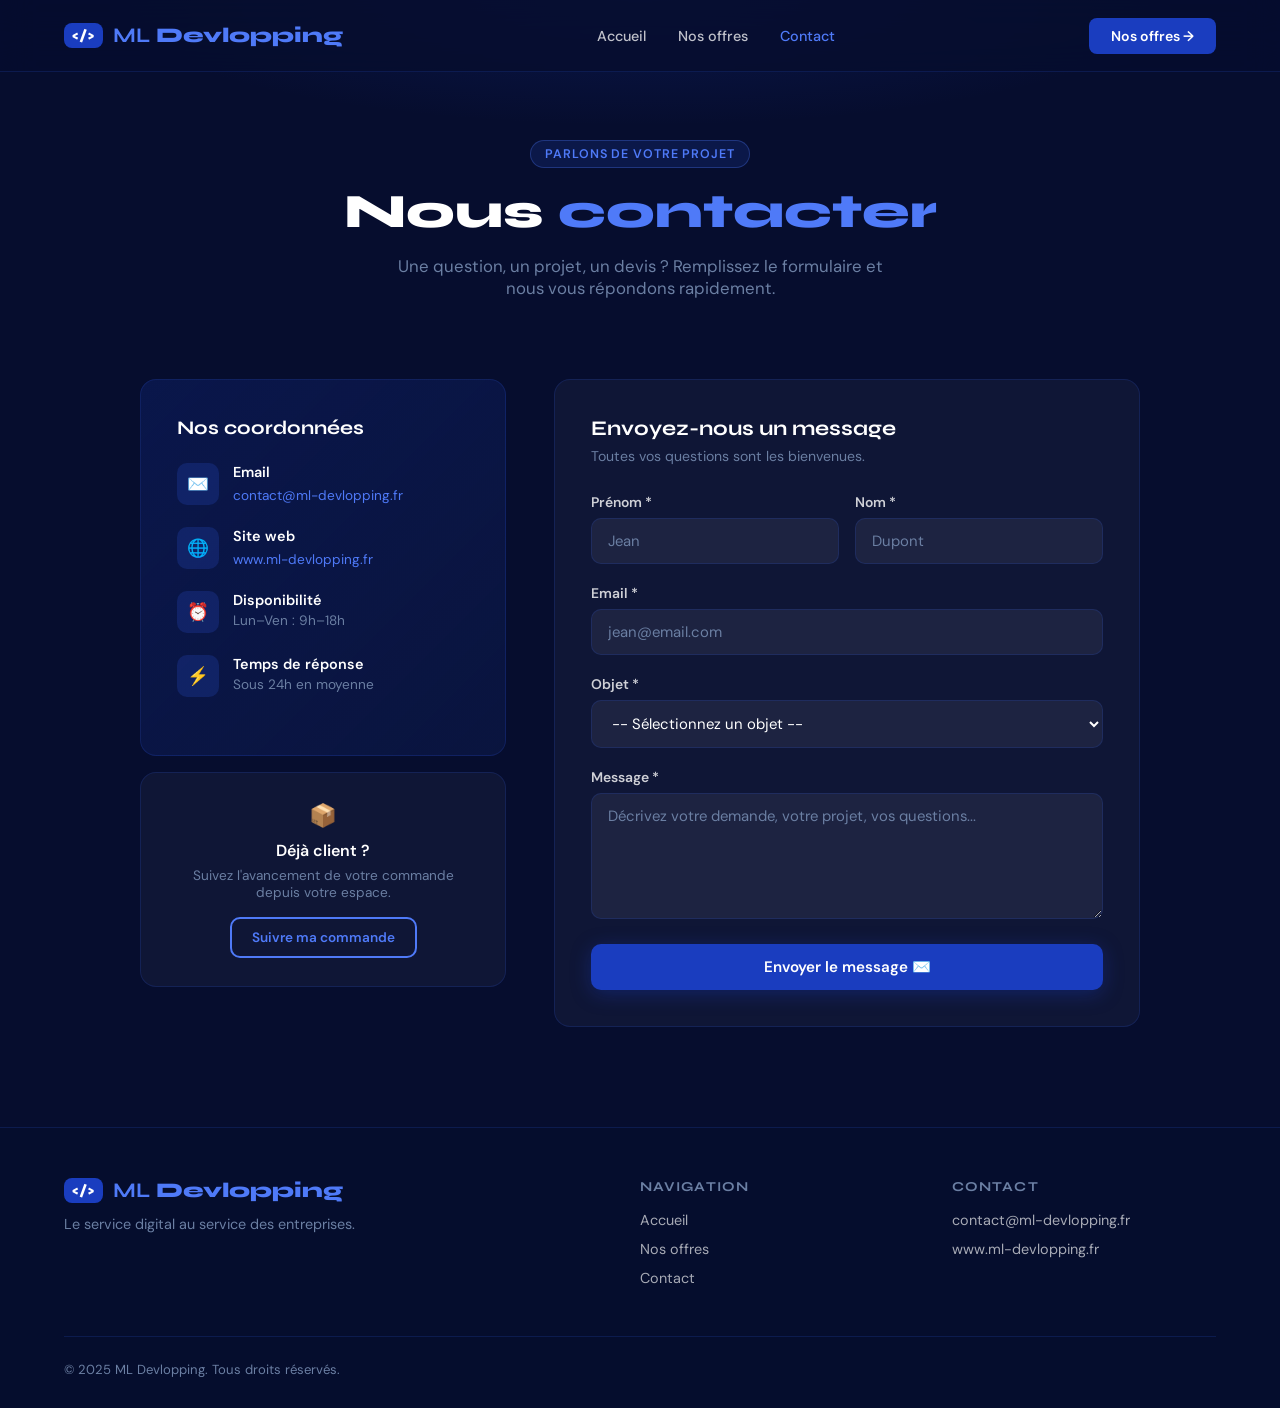
==== contact.html @ a1ba8289 "Add files via upload" ====
<!DOCTYPE html>
<html lang="fr">
<head>
  <meta charset="UTF-8" />
  <meta name="viewport" content="width=device-width, initial-scale=1.0" />
  <title>Contact — ML Devlopping</title>
  <link rel="stylesheet" href="style.css" />
  <style>
    .page-hero {
      padding: 140px 5vw 60px;
      text-align: center;
      background: radial-gradient(ellipse 60% 50% at 50% 0%, rgba(26,61,191,0.2), transparent 70%);
    }
    .contact-grid {
      display: grid; grid-template-columns: 1fr 1.6fr;
      gap: 3rem; max-width: 1000px; margin: 0 auto;
    }
    .contact-info-card {
      background: linear-gradient(135deg, rgba(26,61,191,0.2), rgba(13,26,74,0.6));
      border: 1px solid var(--border); border-radius: var(--radius);
      padding: 36px;
    }
    .contact-info-card h3 {
      font-family: 'Syne', sans-serif; font-size: 1.2rem; font-weight: 700;
      margin-bottom: 24px;
    }
    .contact-detail {
      display: flex; align-items: flex-start; gap: 14px;
      margin-bottom: 22px;
    }
    .contact-detail .icon {
      width: 42px; height: 42px; min-width: 42px;
      background: rgba(45,91,227,0.2); border-radius: 10px;
      display: flex; align-items: center; justify-content: center;
      font-size: 1.1rem;
    }
    .contact-detail h4 { font-weight: 600; font-size: 0.9rem; margin-bottom: 3px; }
    .contact-detail p { color: var(--text-muted); font-size: 0.85rem; }
    .contact-detail a { color: var(--accent-light); text-decoration: none; font-size: 0.85rem; }
    .contact-detail a:hover { text-decoration: underline; }

    .contact-form-card {
      background: rgba(255,255,255,0.04);
      border: 1px solid var(--border); border-radius: var(--radius);
      padding: 36px;
    }
    .contact-form-card h3 {
      font-family: 'Syne', sans-serif; font-size: 1.3rem; font-weight: 700;
      margin-bottom: 6px;
    }
    .contact-form-card > p { color: var(--text-muted); font-size: 0.88rem; margin-bottom: 28px; }

    @media(max-width: 768px) {
      .contact-grid { grid-template-columns: 1fr; }
    }
  </style>
</head>
<body>

<nav>
  <a href="index.html" class="nav-logo">
    <span class="logo-icon">&lt;/&gt;</span>
    <span><b>ML</b> Devlopping</span>
  </a>
  <ul class="nav-links">
    <li><a href="index.html">Accueil</a></li>
    <li><a href="shop.html">Nos offres</a></li>
    <li><a href="contact.html" class="active">Contact</a></li>
  </ul>
  <a href="shop.html" class="nav-cta">Nos offres →</a>
</nav>

<div class="page-hero">
  <span class="section-tag">Parlons de votre projet</span>
  <h1 class="section-title">Nous <span class="text-accent">contacter</span></h1>
  <p class="section-subtitle" style="margin:0 auto;text-align:center">Une question, un projet, un devis ? Remplissez le formulaire et nous vous répondons rapidement.</p>
</div>

<section style="padding-top:20px">
  <div class="contact-grid">
    <!-- Info -->
    <div>
      <div class="contact-info-card animate-in">
        <h3>Nos coordonnées</h3>
        <div class="contact-detail">
          <div class="icon">✉️</div>
          <div>
            <h4>Email</h4>
            <a href="mailto:contact@ml-devlopping.fr">contact@ml-devlopping.fr</a>
          </div>
        </div>
        <div class="contact-detail">
          <div class="icon">🌐</div>
          <div>
            <h4>Site web</h4>
            <a href="https://ml-devlopping.fr">www.ml-devlopping.fr</a>
          </div>
        </div>
        <div class="contact-detail">
          <div class="icon">⏰</div>
          <div>
            <h4>Disponibilité</h4>
            <p>Lun–Ven : 9h–18h</p>
          </div>
        </div>
        <div class="contact-detail">
          <div class="icon">⚡</div>
          <div>
            <h4>Temps de réponse</h4>
            <p>Sous 24h en moyenne</p>
          </div>
        </div>
      </div>

      <!-- Already a client? -->
      <div class="card animate-in delay-2" style="margin-top:16px;text-align:center">
        <div style="font-size:1.4rem;margin-bottom:10px">📦</div>
        <h4 style="font-weight:600;margin-bottom:6px">Déjà client ?</h4>
        <p style="color:var(--text-muted);font-size:0.85rem;margin-bottom:16px">Suivez l'avancement de votre commande depuis votre espace.</p>
        <a href="order-confirm.html" class="btn btn-outline" style="font-size:0.85rem;padding:10px 20px">Suivre ma commande</a>
      </div>
    </div>

    <!-- Form -->
    <div class="contact-form-card animate-in delay-1">
      <h3>Envoyez-nous un message</h3>
      <p>Toutes vos questions sont les bienvenues.</p>

      <div id="contactAlert"></div>

      <div class="form-row">
        <div class="form-group">
          <label>Prénom *</label>
          <input type="text" id="cFirst" placeholder="Jean" />
        </div>
        <div class="form-group">
          <label>Nom *</label>
          <input type="text" id="cLast" placeholder="Dupont" />
        </div>
      </div>
      <div class="form-group">
        <label>Email *</label>
        <input type="email" id="cEmail" placeholder="jean@email.com" />
      </div>
      <div class="form-group">
        <label>Objet *</label>
        <select id="cSubject">
          <option value="">-- Sélectionnez un objet --</option>
          <option value="Demande de devis">Demande de devis</option>
          <option value="Question sur les offres">Question sur les offres</option>
          <option value="Support technique">Support technique</option>
          <option value="Partenariat">Partenariat</option>
          <option value="Autre">Autre</option>
        </select>
      </div>
      <div class="form-group">
        <label>Message *</label>
        <textarea id="cMessage" rows="5" placeholder="Décrivez votre demande, votre projet, vos questions..."></textarea>
      </div>

      <button class="btn btn-primary" style="width:100%" onclick="sendContact()">
        Envoyer le message ✉️
      </button>
    </div>
  </div>
</section>

<footer>
  <div class="footer-grid">
    <div class="footer-brand">
      <a href="index.html" class="nav-logo"><span class="logo-icon">&lt;/&gt;</span><span><b>ML</b> Devlopping</span></a>
      <p>Le service digital au service des entreprises.</p>
    </div>
    <div class="footer-col">
      <h4>Navigation</h4>
      <ul>
        <li><a href="index.html">Accueil</a></li>
        <li><a href="shop.html">Nos offres</a></li>
        <li><a href="contact.html">Contact</a></li>
      </ul>
    </div>
    <div class="footer-col">
      <h4>Contact</h4>
      <ul>
        <li><a href="mailto:contact@ml-devlopping.fr">contact@ml-devlopping.fr</a></li>
        <li><a href="https://ml-devlopping.fr">www.ml-devlopping.fr</a></li>
      </ul>
    </div>
  </div>
  <div class="footer-bottom">
    <p>© 2025 ML Devlopping. Tous droits réservés.</p>
  </div>
</footer>

<script>
const SUPABASE_URL = 'https://gktawbaposndfxijkxdk.supabase.co';
const SUPABASE_KEY = 'eyJhbGciOiJIUzI1NiIsInR5cCI6IkpXVCJ9.eyJpc3MiOiJzdXBhYmFzZSIsInJlZiI6ImdrdGF3YmFwb3NuZGZ4aWpreGRrIiwicm9sZSI6ImFub24iLCJpYXQiOjE3NjQwNzUyNDUsImV4cCI6MjA3OTY1MTI0NX0.tY-CHuyb2zr9s6hlGkwmrdTvg920VVNghI9S45CjwKk';

async function sendContact() {
  const first = document.getElementById('cFirst').value.trim();
  const last = document.getElementById('cLast').value.trim();
  const email = document.getElementById('cEmail').value.trim();
  const subject = document.getElementById('cSubject').value;
  const message = document.getElementById('cMessage').value.trim();
  const alertEl = document.getElementById('contactAlert');

  if (!first || !last || !email || !subject || !message) {
    alertEl.innerHTML = '<div class="alert error">Veuillez remplir tous les champs obligatoires.</div>';
    return;
  }
  if (!email.includes('@')) {
    alertEl.innerHTML = '<div class="alert error">Adresse email invalide.</div>';
    return;
  }

  const btn = event.currentTarget;
  btn.textContent = 'Envoi en cours...'; btn.disabled = true;

  const res = await fetch(`${SUPABASE_URL}/rest/v1/contacts`, {
    method: 'POST',
    headers: {
      'apikey': SUPABASE_KEY, 'Authorization': 'Bearer ' + SUPABASE_KEY,
      'Content-Type': 'application/json', 'Prefer': 'return=representation'
    },
    body: JSON.stringify({ first_name: first, last_name: last, email, subject, message, status: 'new' })
  });

  if (!res.ok) {
    alertEl.innerHTML = '<div class="alert error">Erreur lors de l\'envoi. Réessayez.</div>';
    btn.textContent = 'Envoyer le message ✉️'; btn.disabled = false;
    return;
  }
  const [contact] = await res.json();

  // Notify Discord bot
  await fetch(`${SUPABASE_URL}/rest/v1/discord_notifications`, {
    method: 'POST',
    headers: {
      'apikey': SUPABASE_KEY, 'Authorization': 'Bearer ' + SUPABASE_KEY,
      'Content-Type': 'application/json'
    },
    body: JSON.stringify({ type: 'contact', contact_id: contact.id, processed: false })
  });

  alertEl.innerHTML = '<div class="alert success">✅ Message envoyé ! Nous vous répondrons sous 24h.</div>';
  ['cFirst','cLast','cEmail','cMessage'].forEach(id => document.getElementById(id).value = '');
  document.getElementById('cSubject').value = '';
  btn.textContent = 'Envoyer le message ✉️'; btn.disabled = false;
}
</script>
</body>
</html>
---- style.css ----
@import url('https://fonts.googleapis.com/css2?family=Syne:wght@400;600;700;800&family=DM+Sans:wght@300;400;500;600&display=swap');

:root {
  --primary: #1a3dbf;
  --primary-dark: #0f2580;
  --accent: #2d5be3;
  --accent-light: #4f7af8;
  --dark: #060d2e;
  --dark2: #0d1a4a;
  --white: #ffffff;
  --gray: #f0f3ff;
  --text-muted: #6b7fa3;
  --success: #22c55e;
  --warning: #f59e0b;
  --danger: #ef4444;
  --border: rgba(45, 91, 227, 0.18);
  --shadow: 0 8px 40px rgba(26, 61, 191, 0.13);
  --shadow-lg: 0 20px 60px rgba(6, 13, 46, 0.22);
  --radius: 16px;
  --radius-sm: 10px;
}

*, *::before, *::after { box-sizing: border-box; margin: 0; padding: 0; }

html { scroll-behavior: smooth; }

body {
  font-family: 'DM Sans', sans-serif;
  background: var(--dark);
  color: var(--white);
  min-height: 100vh;
  overflow-x: hidden;
}

/* ── NAV ── */
nav {
  position: fixed; top: 0; left: 0; right: 0; z-index: 100;
  display: flex; align-items: center; justify-content: space-between;
  padding: 0 5vw;
  height: 72px;
  background: rgba(6, 13, 46, 0.85);
  backdrop-filter: blur(16px);
  border-bottom: 1px solid var(--border);
}

.nav-logo {
  display: flex; align-items: center; gap: 10px;
  font-family: 'Syne', sans-serif; font-weight: 800; font-size: 1.3rem;
  color: var(--white); text-decoration: none;
}
.nav-logo span { color: var(--accent-light); }
.nav-logo .logo-icon {
  background: var(--primary);
  border-radius: 8px;
  padding: 4px 8px;
  font-size: 0.85rem;
  color: white;
}

.nav-links { display: flex; gap: 2rem; list-style: none; }
.nav-links a {
  color: rgba(255,255,255,0.75); text-decoration: none;
  font-size: 0.9rem; font-weight: 500;
  transition: color .2s;
}
.nav-links a:hover, .nav-links a.active { color: var(--accent-light); }

.nav-cta {
  background: var(--primary); color: white;
  padding: 9px 22px; border-radius: 8px;
  text-decoration: none; font-weight: 600; font-size: 0.88rem;
  transition: background .2s, transform .15s;
}
.nav-cta:hover { background: var(--accent); transform: translateY(-1px); }

/* ── BUTTONS ── */
.btn {
  display: inline-flex; align-items: center; justify-content: center; gap: 8px;
  padding: 13px 28px; border-radius: var(--radius-sm);
  font-family: 'DM Sans', sans-serif; font-weight: 600; font-size: 0.95rem;
  cursor: pointer; border: none; text-decoration: none;
  transition: all .2s;
}
.btn-primary {
  background: var(--primary); color: white;
  box-shadow: 0 4px 20px rgba(26, 61, 191, 0.35);
}
.btn-primary:hover { background: var(--accent); transform: translateY(-2px); box-shadow: 0 8px 30px rgba(26, 61, 191, 0.5); }
.btn-outline {
  background: transparent; color: var(--accent-light);
  border: 2px solid var(--accent-light);
}
.btn-outline:hover { background: rgba(79,122,248,0.1); transform: translateY(-2px); }
.btn-white {
  background: white; color: var(--primary-dark);
}
.btn-white:hover { background: var(--gray); transform: translateY(-2px); }

/* ── SECTION ── */
section { padding: 100px 5vw; }
.section-tag {
  display: inline-block;
  background: rgba(45, 91, 227, 0.15);
  color: var(--accent-light);
  border: 1px solid rgba(79,122,248,0.3);
  padding: 5px 14px; border-radius: 20px;
  font-size: 0.78rem; font-weight: 600; letter-spacing: .07em;
  text-transform: uppercase; margin-bottom: 16px;
}
.section-title {
  font-family: 'Syne', sans-serif; font-weight: 800;
  font-size: clamp(2rem, 4vw, 3rem);
  line-height: 1.15;
  margin-bottom: 16px;
}
.section-subtitle { color: var(--text-muted); font-size: 1.05rem; max-width: 520px; }
.text-accent { color: var(--accent-light); }

/* ── CARDS ── */
.card {
  background: rgba(255,255,255,0.04);
  border: 1px solid var(--border);
  border-radius: var(--radius);
  padding: 28px;
  transition: border-color .2s, transform .2s, box-shadow .2s;
}
.card:hover {
  border-color: rgba(79,122,248,0.4);
  transform: translateY(-4px);
  box-shadow: var(--shadow);
}

/* ── FOOTER ── */
footer {
  background: rgba(6,13,46,0.95);
  border-top: 1px solid var(--border);
  padding: 50px 5vw 30px;
}
.footer-grid {
  display: grid; grid-template-columns: 2fr 1fr 1fr;
  gap: 3rem; margin-bottom: 40px;
}
.footer-brand p { color: var(--text-muted); font-size: 0.9rem; margin-top: 10px; line-height: 1.6; max-width: 300px; }
.footer-col h4 { font-family: 'Syne', sans-serif; font-size: 0.85rem; font-weight: 700; letter-spacing: .08em; text-transform: uppercase; color: var(--text-muted); margin-bottom: 14px; }
.footer-col ul { list-style: none; }
.footer-col ul li { margin-bottom: 8px; }
.footer-col ul a { color: rgba(255,255,255,0.65); text-decoration: none; font-size: 0.9rem; transition: color .2s; }
.footer-col ul a:hover { color: var(--accent-light); }
.footer-bottom { border-top: 1px solid var(--border); padding-top: 24px; display: flex; justify-content: space-between; align-items: center; }
.footer-bottom p { color: var(--text-muted); font-size: 0.82rem; }

/* ── FORM STYLES ── */
.form-group { margin-bottom: 20px; }
.form-group label { display: block; font-size: 0.87rem; font-weight: 600; color: rgba(255,255,255,0.8); margin-bottom: 7px; }
.form-group input, .form-group textarea, .form-group select {
  width: 100%; background: rgba(255,255,255,0.06);
  border: 1px solid var(--border); border-radius: var(--radius-sm);
  color: white; padding: 12px 16px;
  font-family: 'DM Sans', sans-serif; font-size: 0.93rem;
  transition: border-color .2s;
}
.form-group input::placeholder, .form-group textarea::placeholder { color: var(--text-muted); }
.form-group input:focus, .form-group textarea:focus, .form-group select:focus {
  outline: none; border-color: var(--accent-light);
  background: rgba(255,255,255,0.08);
}
.form-group select option { background: var(--dark2); }
.form-row { display: grid; grid-template-columns: 1fr 1fr; gap: 16px; }

/* ── ALERT / TOAST ── */
.alert {
  padding: 14px 18px; border-radius: var(--radius-sm);
  font-size: 0.9rem; font-weight: 500; margin-bottom: 16px;
  display: none;
}
.alert.success { background: rgba(34,197,94,0.12); border: 1px solid rgba(34,197,94,0.3); color: #4ade80; display: block; }
.alert.error { background: rgba(239,68,68,0.12); border: 1px solid rgba(239,68,68,0.3); color: #f87171; display: block; }

/* ── BADGE STATUS ── */
.badge {
  display: inline-block; padding: 4px 12px; border-radius: 20px;
  font-size: 0.75rem; font-weight: 600;
}
.badge-pending { background: rgba(245,158,11,0.15); color: #fbbf24; border: 1px solid rgba(245,158,11,0.3); }
.badge-progress { background: rgba(59,130,246,0.15); color: #60a5fa; border: 1px solid rgba(59,130,246,0.3); }
.badge-prep { background: rgba(168,85,247,0.15); color: #c084fc; border: 1px solid rgba(168,85,247,0.3); }
.badge-final { background: rgba(236,72,153,0.15); color: #f472b6; border: 1px solid rgba(236,72,153,0.3); }
.badge-done { background: rgba(34,197,94,0.15); color: #4ade80; border: 1px solid rgba(34,197,94,0.3); }

/* ── MODAL ── */
.modal-overlay {
  position: fixed; inset: 0; z-index: 200;
  background: rgba(0,0,0,0.7); backdrop-filter: blur(6px);
  display: flex; align-items: center; justify-content: center;
  opacity: 0; pointer-events: none; transition: opacity .25s;
}
.modal-overlay.open { opacity: 1; pointer-events: all; }
.modal {
  background: var(--dark2); border: 1px solid var(--border);
  border-radius: var(--radius); padding: 36px;
  width: min(480px, 92vw);
  transform: translateY(20px); transition: transform .25s;
}
.modal-overlay.open .modal { transform: translateY(0); }
.modal h2 { font-family: 'Syne', sans-serif; font-size: 1.4rem; margin-bottom: 6px; }
.modal p { color: var(--text-muted); font-size: 0.9rem; margin-bottom: 24px; }
.modal-close {
  float: right; background: none; border: none;
  color: var(--text-muted); font-size: 1.4rem; cursor: pointer;
  margin-top: -4px;
}

/* ── RESPONSIVE ── */
@media(max-width: 768px) {
  .nav-links { display: none; }
  .footer-grid { grid-template-columns: 1fr; }
  .form-row { grid-template-columns: 1fr; }
  section { padding: 70px 5vw; }
}

/* ── ANIMATIONS ── */
@keyframes fadeUp {
  from { opacity: 0; transform: translateY(30px); }
  to   { opacity: 1; transform: translateY(0); }
}
@keyframes pulse-glow {
  0%, 100% { box-shadow: 0 0 20px rgba(45,91,227,0.3); }
  50% { box-shadow: 0 0 40px rgba(45,91,227,0.6); }
}
.animate-in { animation: fadeUp .6s ease both; }
.delay-1 { animation-delay: .1s; }
.delay-2 { animation-delay: .2s; }
.delay-3 { animation-delay: .3s; }
.delay-4 { animation-delay: .4s; }
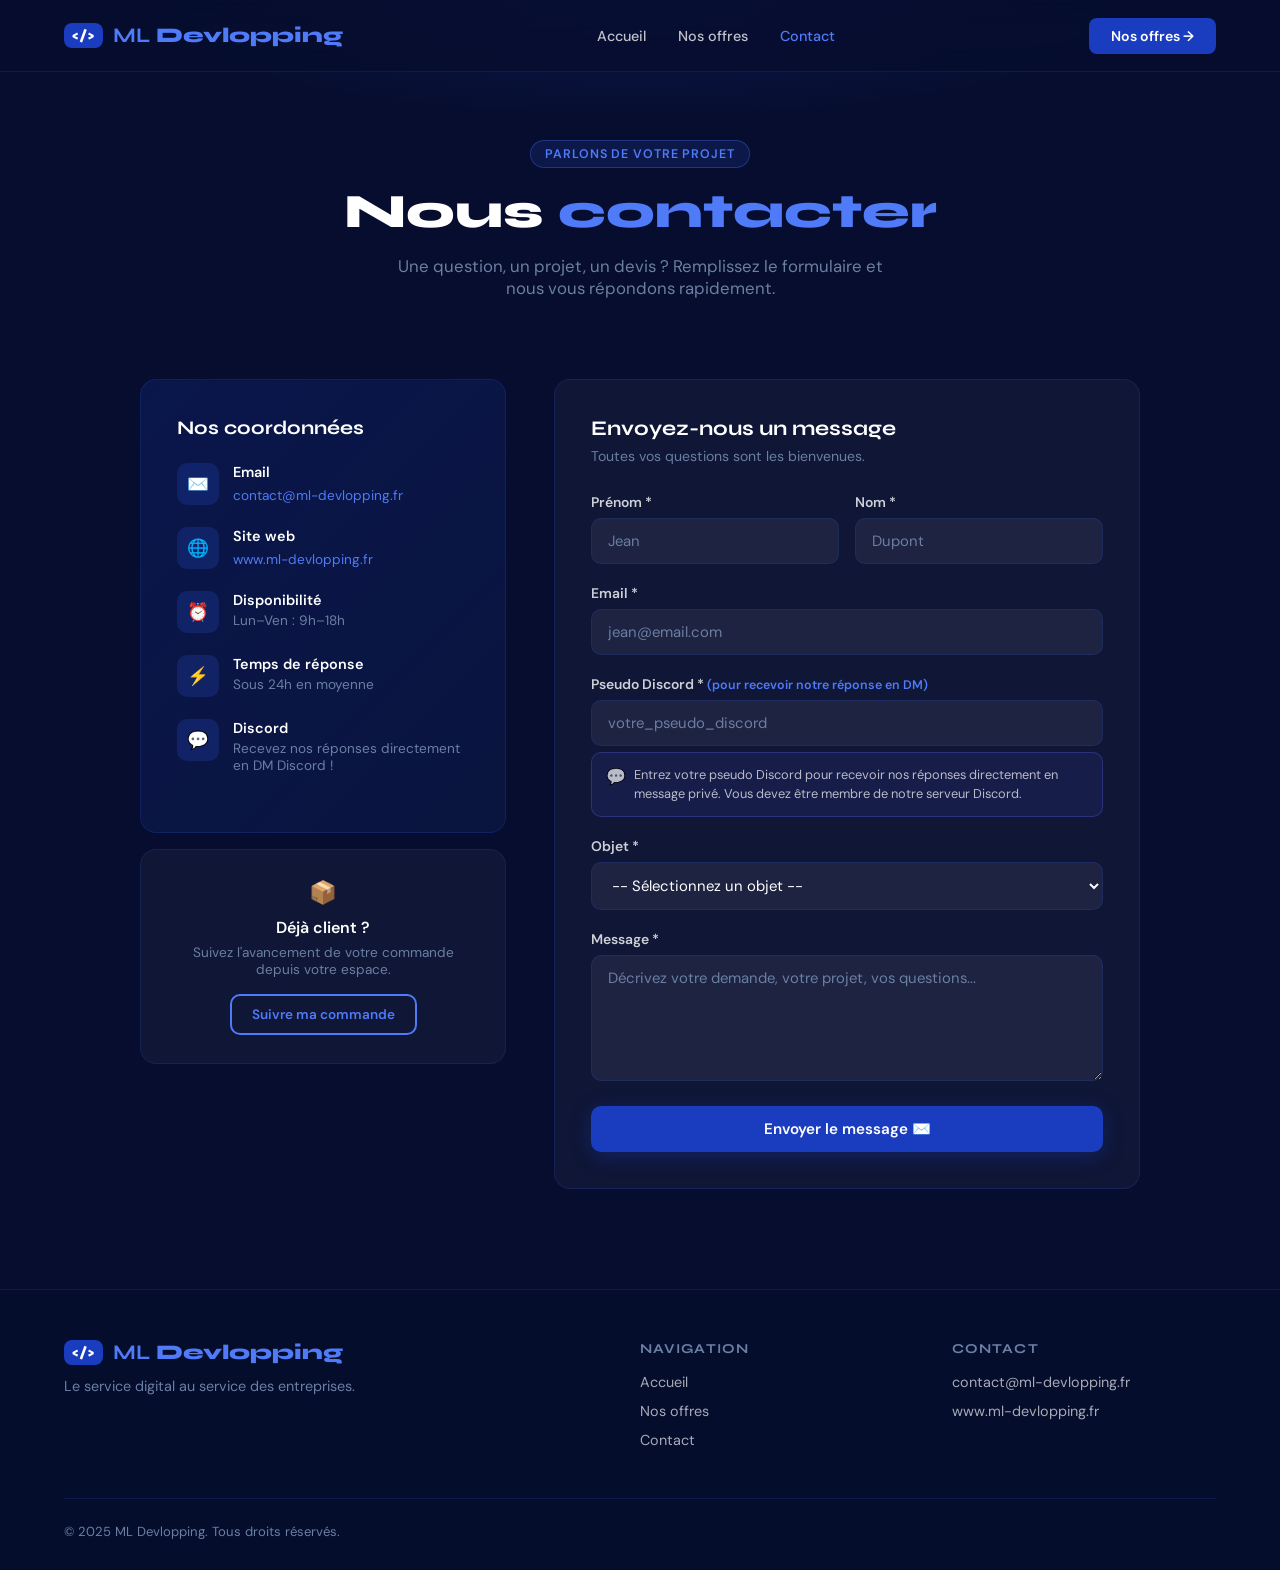
==== commit d6616d41: "Add files via upload" ====
--- a/contact.html
+++ b/contact.html
@@ -50,6 +50,14 @@
     }
     .contact-form-card > p { color: var(--text-muted); font-size: 0.88rem; margin-bottom: 28px; }
 
+    .discord-hint {
+      display: flex; align-items: flex-start; gap: 10px;
+      background: rgba(88,101,242,0.1); border: 1px solid rgba(88,101,242,0.3);
+      border-radius: 10px; padding: 12px 14px; margin-top: 6px;
+      font-size: 0.8rem; color: rgba(255,255,255,0.7); line-height: 1.5;
+    }
+    .discord-hint .dc-icon { font-size: 1rem; min-width: 18px; }
+
     @media(max-width: 768px) {
       .contact-grid { grid-template-columns: 1fr; }
     }
@@ -110,6 +118,13 @@
             <p>Sous 24h en moyenne</p>
           </div>
         </div>
+        <div class="contact-detail">
+          <div class="icon">💬</div>
+          <div>
+            <h4>Discord</h4>
+            <p>Recevez nos réponses directement en DM Discord !</p>
+          </div>
+        </div>
       </div>
 
       <!-- Already a client? -->
@@ -142,6 +157,17 @@
         <label>Email *</label>
         <input type="email" id="cEmail" placeholder="jean@email.com" />
       </div>
+
+      <!-- ── DISCORD USERNAME ── -->
+      <div class="form-group">
+        <label>Pseudo Discord * <span style="color:var(--accent-light);font-size:0.78rem">(pour recevoir notre réponse en DM)</span></label>
+        <input type="text" id="cDiscord" placeholder="votre_pseudo_discord" />
+        <div class="discord-hint">
+          <span class="dc-icon">💬</span>
+          <span>Entrez votre pseudo Discord pour recevoir nos réponses directement en message privé. Vous devez être membre de notre serveur Discord.</span>
+        </div>
+      </div>
+
       <div class="form-group">
         <label>Objet *</label>
         <select id="cSubject">
@@ -197,15 +223,16 @@
 const SUPABASE_KEY = 'eyJhbGciOiJIUzI1NiIsInR5cCI6IkpXVCJ9.eyJpc3MiOiJzdXBhYmFzZSIsInJlZiI6ImdrdGF3YmFwb3NuZGZ4aWpreGRrIiwicm9sZSI6ImFub24iLCJpYXQiOjE3NjQwNzUyNDUsImV4cCI6MjA3OTY1MTI0NX0.tY-CHuyb2zr9s6hlGkwmrdTvg920VVNghI9S45CjwKk';
 
 async function sendContact() {
-  const first = document.getElementById('cFirst').value.trim();
-  const last = document.getElementById('cLast').value.trim();
-  const email = document.getElementById('cEmail').value.trim();
-  const subject = document.getElementById('cSubject').value;
-  const message = document.getElementById('cMessage').value.trim();
-  const alertEl = document.getElementById('contactAlert');
-
-  if (!first || !last || !email || !subject || !message) {
-    alertEl.innerHTML = '<div class="alert error">Veuillez remplir tous les champs obligatoires.</div>';
+  const first      = document.getElementById('cFirst').value.trim();
+  const last       = document.getElementById('cLast').value.trim();
+  const email      = document.getElementById('cEmail').value.trim();
+  const discord    = document.getElementById('cDiscord').value.trim();
+  const subject    = document.getElementById('cSubject').value;
+  const message    = document.getElementById('cMessage').value.trim();
+  const alertEl    = document.getElementById('contactAlert');
+
+  if (!first || !last || !email || !discord || !subject || !message) {
+    alertEl.innerHTML = '<div class="alert error">Veuillez remplir tous les champs obligatoires, y compris le pseudo Discord.</div>';
     return;
   }
   if (!email.includes('@')) {
@@ -222,7 +249,11 @@
       'apikey': SUPABASE_KEY, 'Authorization': 'Bearer ' + SUPABASE_KEY,
       'Content-Type': 'application/json', 'Prefer': 'return=representation'
     },
-    body: JSON.stringify({ first_name: first, last_name: last, email, subject, message, status: 'new' })
+    body: JSON.stringify({
+      first_name: first, last_name: last, email,
+      discord_username: discord,
+      subject, message, status: 'new'
+    })
   });
 
   if (!res.ok) {
@@ -242,8 +273,8 @@
     body: JSON.stringify({ type: 'contact', contact_id: contact.id, processed: false })
   });
 
-  alertEl.innerHTML = '<div class="alert success">✅ Message envoyé ! Nous vous répondrons sous 24h.</div>';
-  ['cFirst','cLast','cEmail','cMessage'].forEach(id => document.getElementById(id).value = '');
+  alertEl.innerHTML = '<div class="alert success">✅ Message envoyé ! Vous recevrez notre réponse en DM Discord sous 24h.</div>';
+  ['cFirst','cLast','cEmail','cDiscord','cMessage'].forEach(id => document.getElementById(id).value = '');
   document.getElementById('cSubject').value = '';
   btn.textContent = 'Envoyer le message ✉️'; btn.disabled = false;
 }
